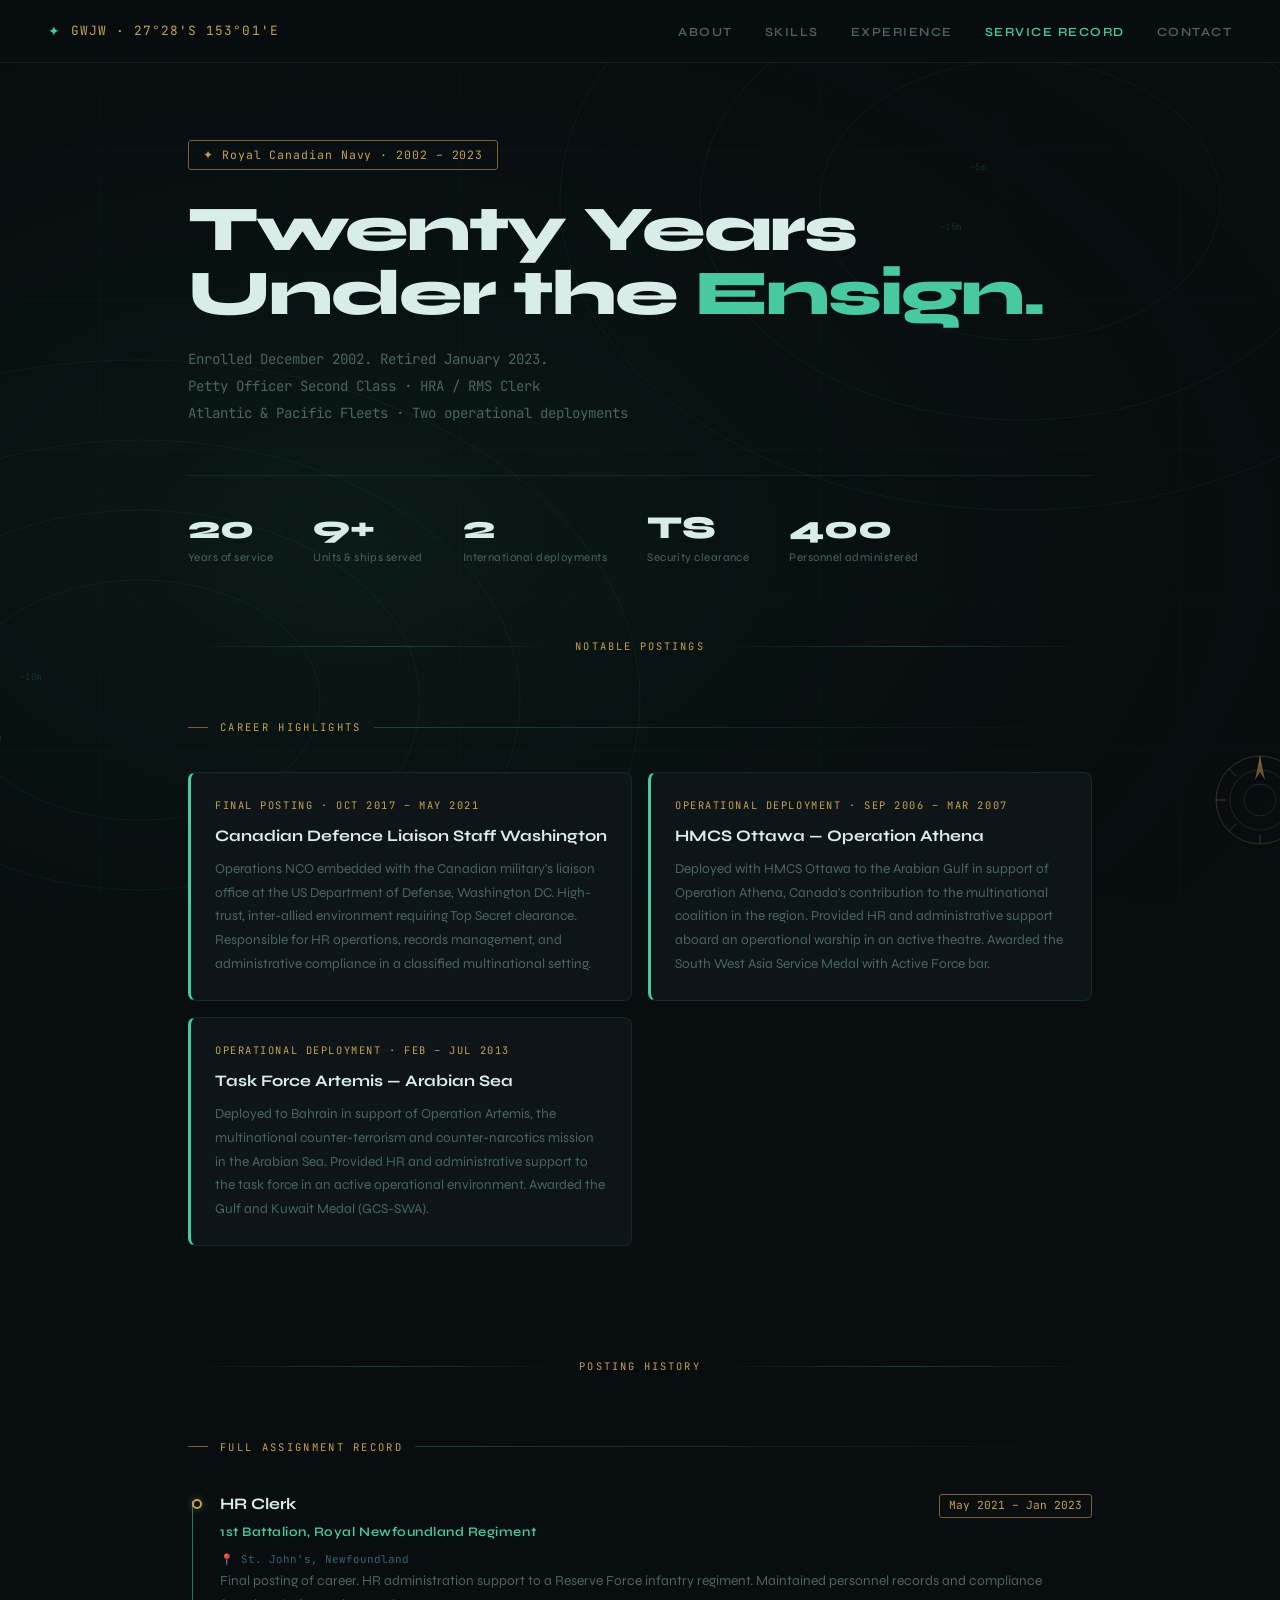
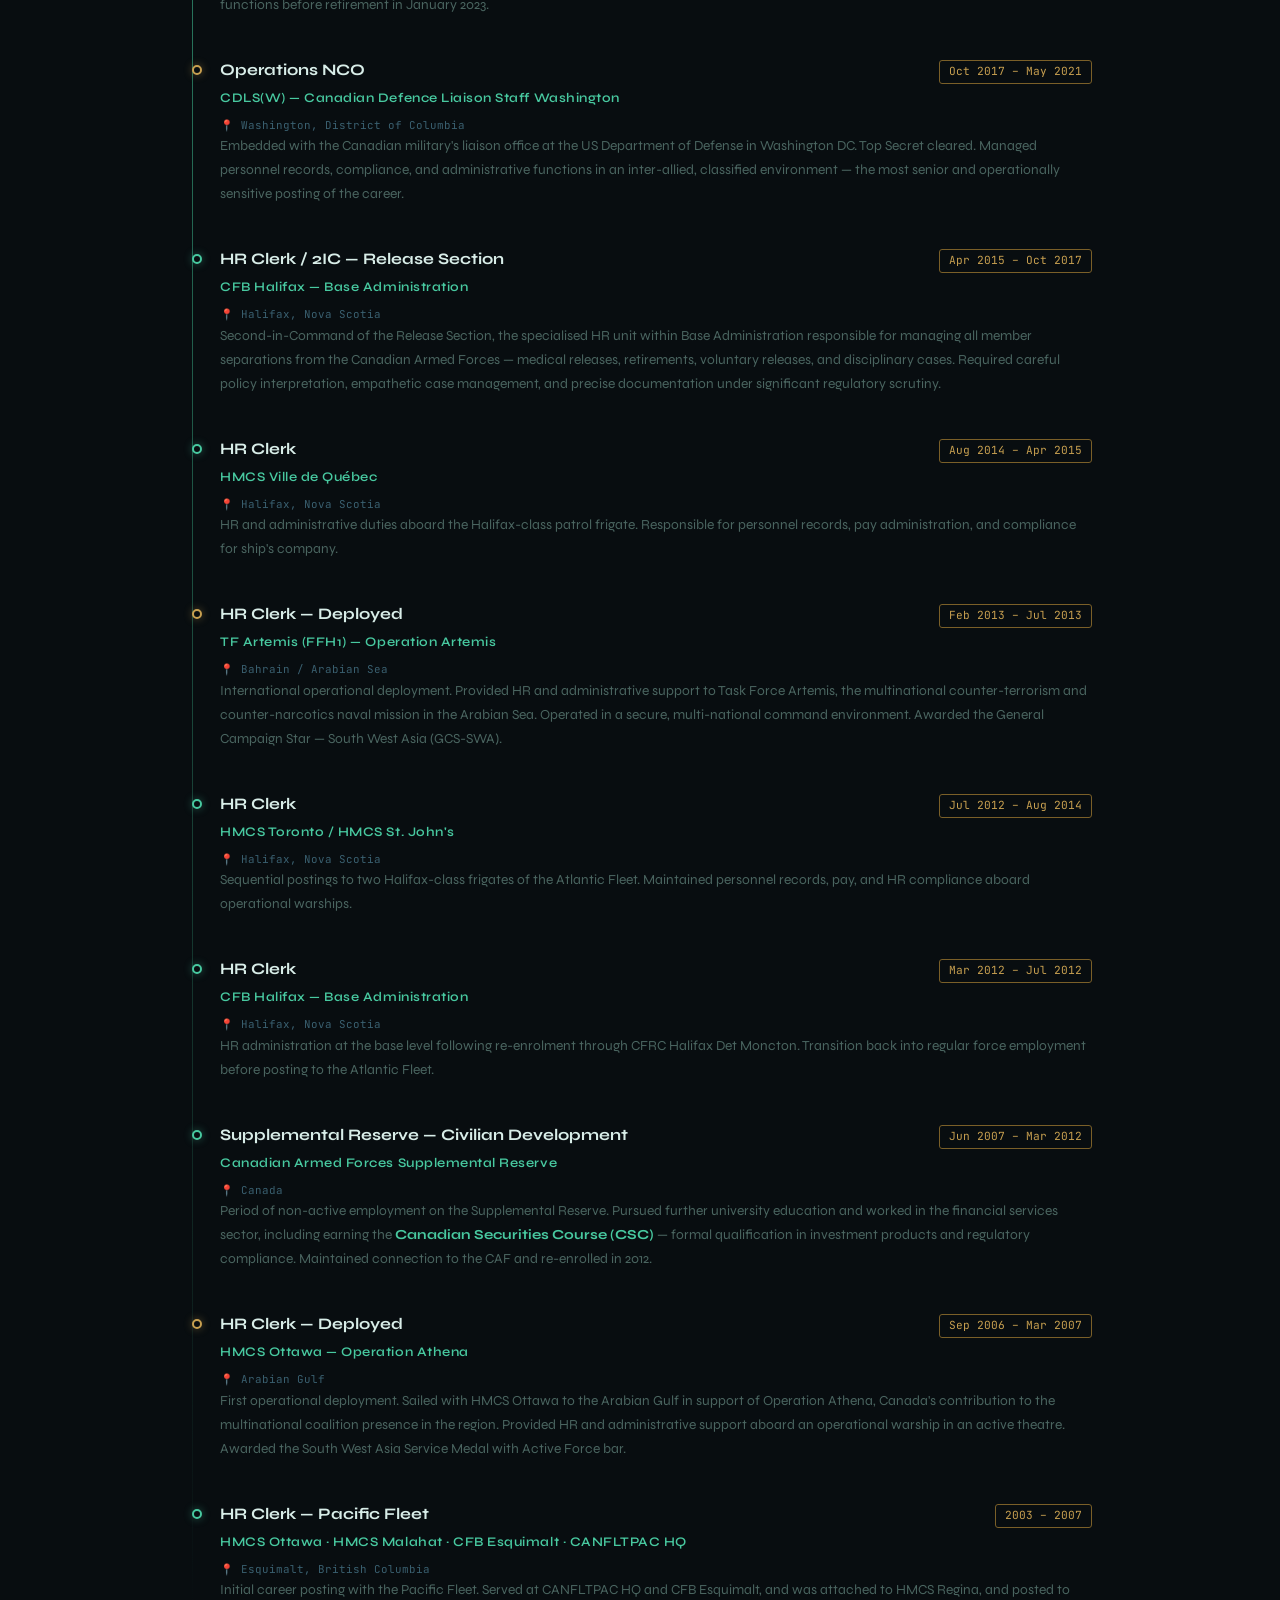
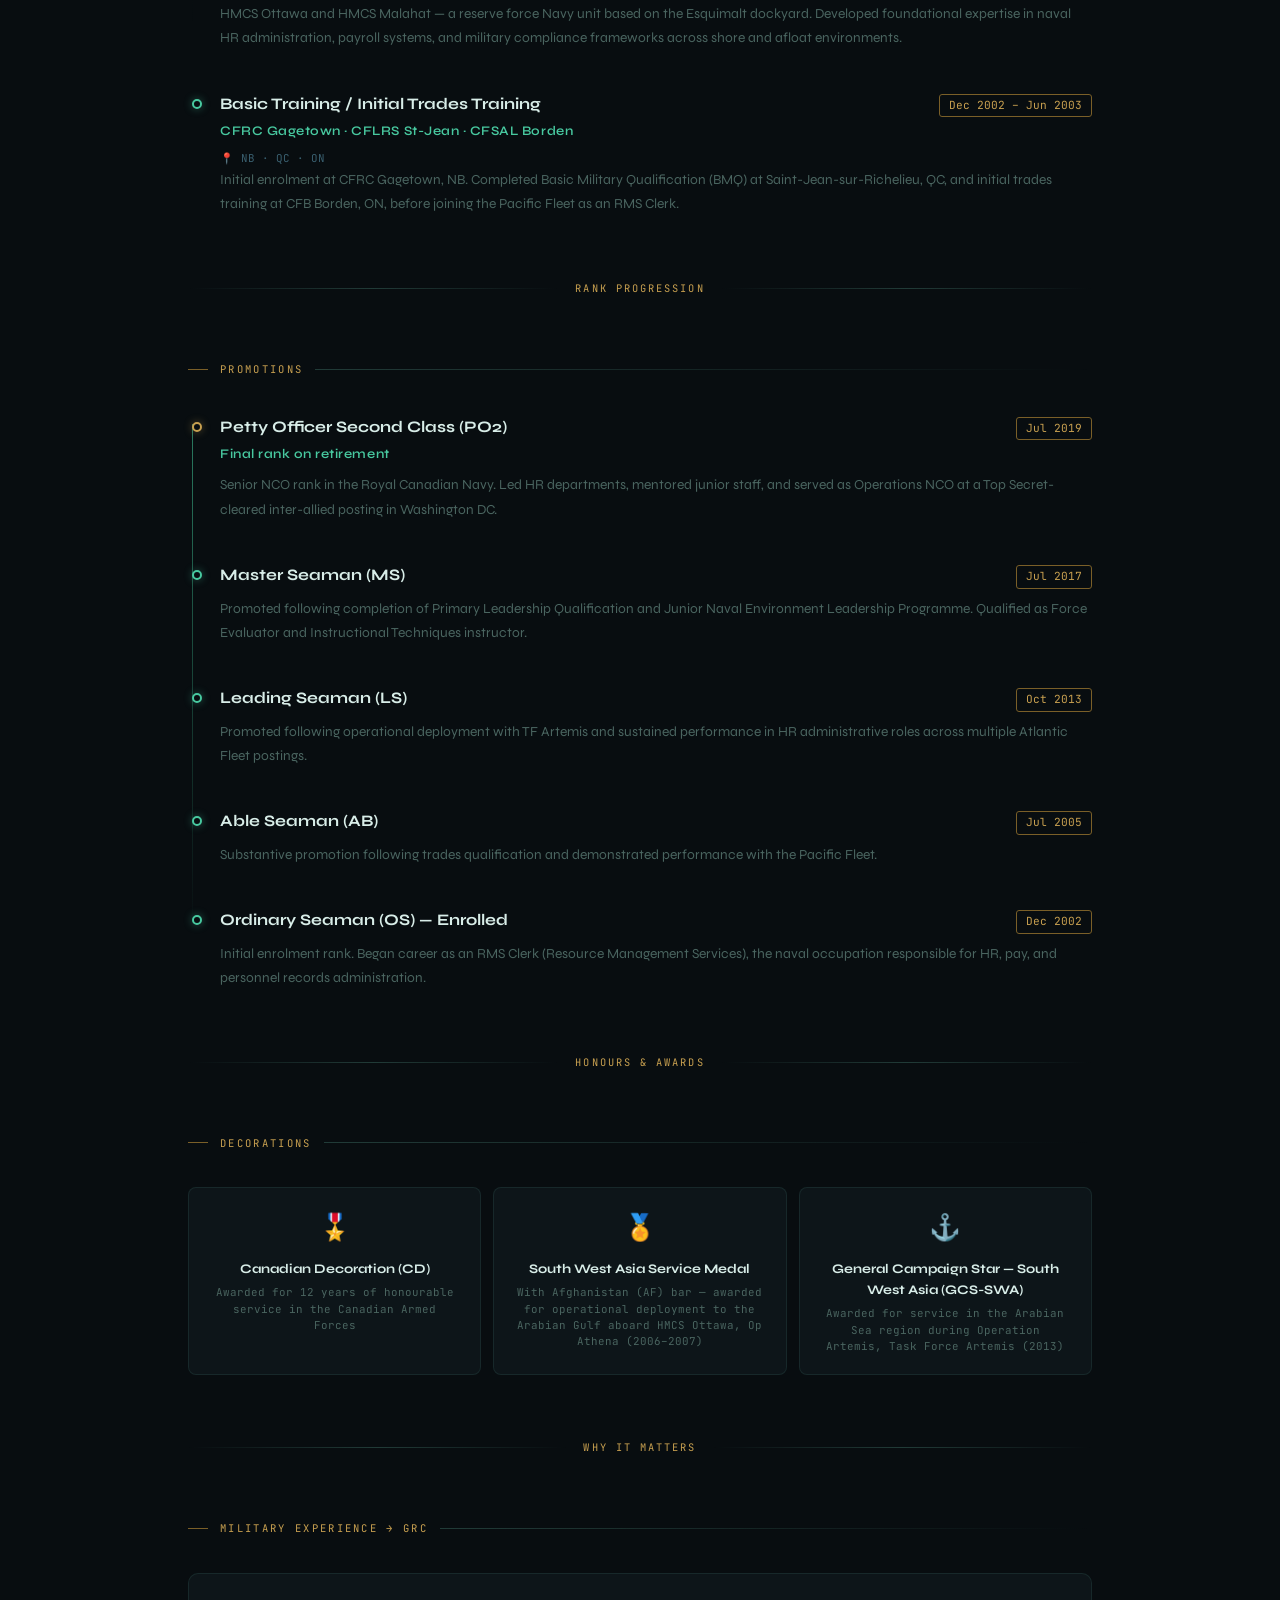
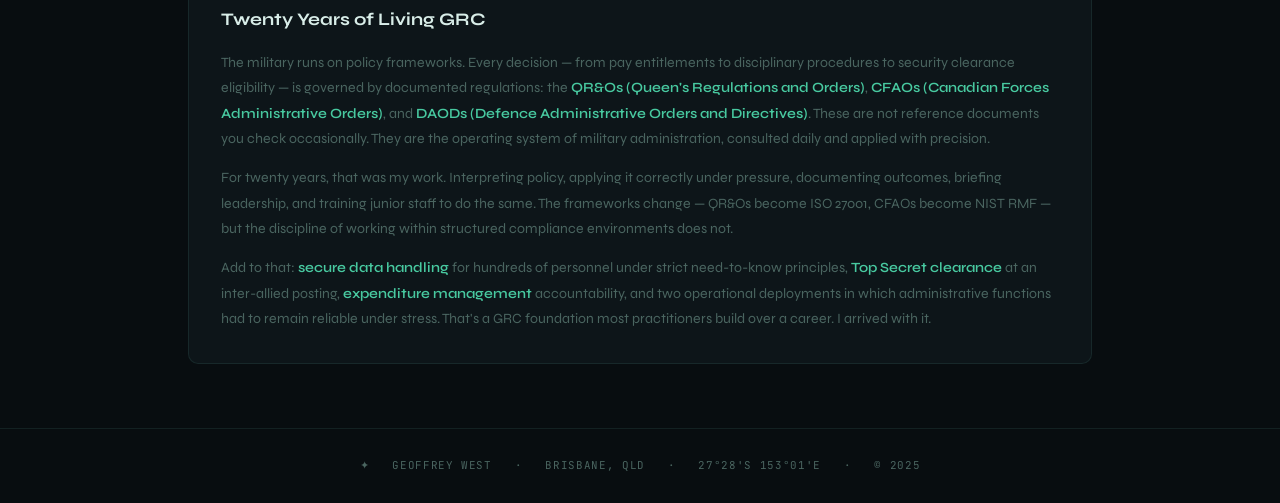
==== military.html @ 189f1b56 "Add files via upload" ====
<!DOCTYPE html>
<html lang="en">
<head>
  <meta charset="UTF-8" />
  <meta name="viewport" content="width=device-width, initial-scale=1.0" />
  <title>Geoffrey West — Service Record</title>
  <link href="https://fonts.googleapis.com/css2?family=Syne:wght@400;600;700;800&family=JetBrains+Mono:wght@300;400;500&display=swap" rel="stylesheet" />
  <style>
    :root {
      --bg:         #080d10;
      --surface:    #0d1519;
      --surface2:   #111c21;
      --border:     rgba(100,180,160,0.12);
      --border-bright: rgba(100,180,160,0.28);
      --text:       #c8d8d0;
      --muted:      #4a6560;
      --green:      #48c9a0;
      --green-dim:  #2a7a60;
      --amber:      #c8a050;
      --amber-dim:  #7a5f28;
      --blue-gray:  #3a6070;
    }

    *, *::before, *::after { box-sizing: border-box; margin: 0; padding: 0; }
    html { scroll-behavior: smooth; }

    body {
      font-family: 'Syne', sans-serif;
      background: var(--bg);
      color: var(--text);
      line-height: 1.6;
      min-height: 100vh;
      overflow-x: hidden;
    }

    /* ── NAUTICAL CHART BACKGROUND ── */
    .chart-bg {
      position: fixed;
      inset: 0;
      z-index: 0;
      pointer-events: none;
      overflow: hidden;
    }
    .chart-bg svg {
      position: absolute;
      inset: 0;
      width: 100%; height: 100%;
    }

    /* ── NAV ── */
    nav {
      position: fixed;
      top: 0; left: 0; right: 0;
      z-index: 100;
      display: flex;
      justify-content: space-between;
      align-items: center;
      padding: 18px 48px;
      background: rgba(8,13,16,0.85);
      backdrop-filter: blur(14px);
      border-bottom: 1px solid var(--border);
    }

    .nav-logo {
      font-family: 'JetBrains Mono', monospace;
      font-size: 0.8rem;
      color: var(--amber);
      letter-spacing: 0.08em;
      display: flex;
      align-items: center;
      gap: 10px;
      text-decoration: none;
    }
    .nav-logo::before {
      content: '✦';
      color: var(--green);
      font-size: 0.9rem;
    }

    .nav-links { display: flex; gap: 32px; list-style: none; }
    .nav-links a {
      font-size: 0.78rem;
      font-weight: 600;
      letter-spacing: 0.12em;
      text-transform: uppercase;
      color: var(--muted);
      text-decoration: none;
      transition: color 0.2s;
    }
    .nav-links a:hover, .nav-links a.active { color: var(--green); }

    @media (max-width: 680px) {
      nav { padding: 14px 20px; }
      .nav-links { gap: 16px; }
    }

    /* ── PAGE HEADER ── */
    .page-header {
      position: relative;
      z-index: 1;
      padding: 140px 48px 72px;
      max-width: 1000px;
      margin: 0 auto;
    }

    .page-header-tag {
      display: inline-flex;
      align-items: center;
      gap: 8px;
      font-family: 'JetBrains Mono', monospace;
      font-size: 0.72rem;
      color: var(--amber);
      border: 1px solid var(--amber-dim);
      border-radius: 3px;
      padding: 5px 14px;
      margin-bottom: 28px;
      letter-spacing: 0.08em;
    }

    .page-header h1 {
      font-size: clamp(2.4rem, 5vw, 4rem);
      font-weight: 800;
      line-height: 1;
      letter-spacing: -0.03em;
      color: #d8ede8;
      margin-bottom: 20px;
    }

    .page-header h1 .mark { color: var(--green); }

    .page-header p {
      font-family: 'JetBrains Mono', monospace;
      font-size: 0.88rem;
      color: var(--muted);
      line-height: 1.9;
      max-width: 600px;
    }

    .service-stats {
      display: flex;
      gap: 40px;
      flex-wrap: wrap;
      margin-top: 48px;
      padding-top: 36px;
      border-top: 1px solid var(--border);
    }

    .stat-num {
      font-size: 2rem; font-weight: 800;
      color: #d8ede8; line-height: 1;
    }
    .stat-label {
      font-size: 0.72rem; color: var(--muted);
      margin-top: 4px; letter-spacing: 0.04em;
    }

    /* ── SECTIONS ── */
    section {
      position: relative;
      z-index: 1;
      max-width: 1000px;
      margin: 0 auto;
      padding: 64px 48px;
    }

    @media (max-width: 680px) {
      .page-header { padding: 120px 20px 56px; }
      section { padding: 48px 20px; }
      .chart-divider { padding: 0 20px; }
    }

    .section-label {
      font-family: 'JetBrains Mono', monospace;
      font-size: 0.66rem;
      letter-spacing: 0.22em;
      text-transform: uppercase;
      color: var(--amber);
      margin-bottom: 36px;
      display: flex;
      align-items: center;
      gap: 12px;
    }
    .section-label::before {
      content: '';
      display: inline-block;
      width: 20px; height: 1px;
      background: var(--amber-dim);
    }
    .section-label::after {
      content: '';
      flex: 1;
      height: 1px;
      background: linear-gradient(to right, var(--border-bright), transparent);
    }

    /* ── CHART DIVIDER ── */
    .chart-divider {
      position: relative;
      z-index: 1;
      max-width: 1000px;
      margin: 0 auto;
      padding: 0 48px;
      display: flex;
      align-items: center;
      gap: 16px;
    }
    .chart-divider::before, .chart-divider::after {
      content: '';
      flex: 1;
      height: 1px;
      background: linear-gradient(to right, transparent, var(--border-bright), transparent);
    }
    .chart-divider-label {
      font-family: 'JetBrains Mono', monospace;
      font-size: 0.65rem;
      letter-spacing: 0.2em;
      color: var(--amber);
      text-transform: uppercase;
      white-space: nowrap;
    }

    /* ── HIGHLIGHT CARDS ── */
    .highlight-grid {
      display: grid;
      grid-template-columns: 1fr 1fr;
      gap: 16px;
      margin-bottom: 48px;
    }

    @media (max-width: 680px) { .highlight-grid { grid-template-columns: 1fr; } }

    .highlight-card {
      background: var(--surface);
      border: 1px solid var(--border);
      border-left: 3px solid var(--green);
      border-radius: 8px;
      padding: 24px;
      transition: border-color 0.2s, transform 0.2s;
    }
    .highlight-card:hover {
      border-color: var(--border-bright);
      border-left-color: var(--green);
      transform: translateY(-2px);
    }
    .highlight-card-title {
      font-family: 'JetBrains Mono', monospace;
      font-size: 0.65rem;
      letter-spacing: 0.15em;
      text-transform: uppercase;
      color: var(--amber);
      margin-bottom: 10px;
    }
    .highlight-card h3 {
      font-size: 1rem;
      font-weight: 700;
      color: #d8ede8;
      margin-bottom: 8px;
    }
    .highlight-card p {
      font-size: 0.85rem;
      color: var(--muted);
      line-height: 1.75;
    }

    /* ── TIMELINE ── */
    .timeline { position: relative; padding-left: 32px; }
    .timeline::before {
      content: '';
      position: absolute;
      left: 4px; top: 10px; bottom: 0;
      width: 1px;
      background: linear-gradient(to bottom, var(--green-dim), transparent 90%);
    }

    .t-item { position: relative; padding-bottom: 40px; }
    .t-item:last-child { padding-bottom: 0; }

    .t-dot {
      position: absolute;
      left: -28px; top: 8px;
      width: 10px; height: 10px;
      border-radius: 50%;
      background: var(--bg);
      border: 2px solid var(--green);
      box-shadow: 0 0 8px rgba(72,201,160,0.4);
    }

    .t-dot.amber {
      border-color: var(--amber);
      box-shadow: 0 0 8px rgba(200,160,80,0.4);
    }

    .t-header {
      display: flex;
      justify-content: space-between;
      align-items: baseline;
      flex-wrap: wrap;
      gap: 8px;
    }

    .t-role { font-size: 1rem; font-weight: 700; color: #d8ede8; }

    .t-date {
      font-family: 'JetBrains Mono', monospace;
      font-size: 0.7rem; color: var(--amber);
      border: 1px solid var(--amber-dim);
      border-radius: 3px; padding: 2px 9px;
      white-space: nowrap;
    }

    .t-org { font-size: 0.82rem; color: var(--green); font-weight: 600; margin: 4px 0 8px; letter-spacing: 0.04em; }
    .t-desc { font-size: 0.86rem; color: var(--muted); line-height: 1.75; }
    .t-location {
      font-family: 'JetBrains Mono', monospace;
      font-size: 0.68rem;
      color: var(--blue-gray);
      margin-top: 4px;
    }

    /* ── AWARDS ── */
    .awards-grid {
      display: grid;
      grid-template-columns: repeat(3, 1fr);
      gap: 12px;
    }
    @media (max-width: 680px) { .awards-grid { grid-template-columns: 1fr 1fr; } }

    .award-card {
      background: var(--surface);
      border: 1px solid var(--border);
      border-radius: 8px;
      padding: 20px;
      text-align: center;
      transition: border-color 0.2s, transform 0.2s;
    }
    .award-card:hover { border-color: var(--border-bright); transform: translateY(-2px); }

    .award-icon {
      font-size: 1.6rem;
      margin-bottom: 10px;
    }
    .award-name {
      font-size: 0.82rem;
      font-weight: 700;
      color: #d8ede8;
      margin-bottom: 4px;
    }
    .award-meta {
      font-family: 'JetBrains Mono', monospace;
      font-size: 0.68rem;
      color: var(--muted);
      line-height: 1.5;
    }

    /* ── GRC BRIDGE ── */
    .grc-bridge {
      background: var(--surface);
      border: 1px solid var(--border);
      border-radius: 10px;
      padding: 32px;
    }
    .grc-bridge h3 {
      font-size: 1.1rem;
      font-weight: 700;
      color: #d8ede8;
      margin-bottom: 16px;
    }
    .grc-bridge p {
      font-size: 0.88rem;
      color: var(--muted);
      line-height: 1.8;
      margin-bottom: 14px;
    }
    .grc-bridge p:last-child { margin-bottom: 0; }
    .grc-bridge strong { color: var(--green); font-weight: 600; }

    /* ── ANIMATIONS ── */
    @keyframes fadeUp {
      from { opacity: 0; transform: translateY(18px); }
      to   { opacity: 1; transform: translateY(0); }
    }
    .reveal {
      opacity: 0; transform: translateY(18px);
      transition: opacity 0.65s ease, transform 0.65s ease;
    }
    .reveal.visible { opacity: 1; transform: none; }

    /* ── FOOTER ── */
    footer {
      position: relative; z-index: 1;
      text-align: center;
      padding: 28px 24px;
      border-top: 1px solid var(--border);
      font-family: 'JetBrains Mono', monospace;
      font-size: 0.68rem;
      color: var(--muted);
      letter-spacing: 0.06em;
    }
  </style>
</head>
<body>

<!-- ── BACKGROUND ── -->
<div class="chart-bg">
  <svg viewBox="0 0 1440 900" preserveAspectRatio="xMidYMid slice" xmlns="http://www.w3.org/2000/svg">
    <defs>
      <radialGradient id="depthGrad" cx="30%" cy="60%" r="70%">
        <stop offset="0%"   stop-color="#0d2a22" stop-opacity="0.5"/>
        <stop offset="100%" stop-color="#080d10" stop-opacity="0"/>
      </radialGradient>
    </defs>
    <rect width="1440" height="900" fill="url(#depthGrad)"/>
    <g fill="none" stroke="rgba(72,201,160,0.07)" stroke-width="1">
      <ellipse cx="220" cy="700" rx="180" ry="120"/>
      <ellipse cx="220" cy="700" rx="280" ry="190"/>
      <ellipse cx="220" cy="700" rx="380" ry="260"/>
      <ellipse cx="220" cy="700" rx="500" ry="340"/>
      <ellipse cx="1100" cy="200" rx="200" ry="140"/>
      <ellipse cx="1100" cy="200" rx="320" ry="220"/>
      <ellipse cx="1100" cy="200" rx="460" ry="310"/>
    </g>
    <g stroke="rgba(72,201,160,0.055)" stroke-width="0.7">
      <line x1="0" y1="150" x2="1440" y2="150"/>
      <line x1="0" y1="300" x2="1440" y2="300"/>
      <line x1="0" y1="450" x2="1440" y2="450"/>
      <line x1="0" y1="600" x2="1440" y2="600"/>
      <line x1="0" y1="750" x2="1440" y2="750"/>
      <line x1="180"  y1="0" x2="180"  y2="900"/>
      <line x1="360"  y1="0" x2="360"  y2="900"/>
      <line x1="540"  y1="0" x2="540"  y2="900"/>
      <line x1="720"  y1="0" x2="720"  y2="900"/>
      <line x1="900"  y1="0" x2="900"  y2="900"/>
      <line x1="1080" y1="0" x2="1080" y2="900"/>
      <line x1="1260" y1="0" x2="1260" y2="900"/>
    </g>
    <g stroke="rgba(200,160,80,0.2)" stroke-width="1">
      <line x1="180"  y1="0" x2="180"  y2="12"/>
      <line x1="360"  y1="0" x2="360"  y2="12"/>
      <line x1="540"  y1="0" x2="540"  y2="12"/>
      <line x1="720"  y1="0" x2="720"  y2="12"/>
      <line x1="900"  y1="0" x2="900"  y2="12"/>
      <line x1="1080" y1="0" x2="1080" y2="12"/>
      <line x1="1260" y1="0" x2="1260" y2="12"/>
      <line x1="0" y1="150" x2="12" y2="150"/>
      <line x1="0" y1="300" x2="12" y2="300"/>
      <line x1="0" y1="450" x2="12" y2="450"/>
      <line x1="0" y1="600" x2="12" y2="600"/>
      <line x1="0" y1="750" x2="12" y2="750"/>
    </g>
    <g transform="translate(1340, 800)" stroke="rgba(200,160,80,0.3)" fill="none">
      <circle cx="0" cy="0" r="44" stroke-width="0.8"/>
      <circle cx="0" cy="0" r="30" stroke-width="0.5"/>
      <circle cx="0" cy="0" r="16" stroke-width="0.5"/>
      <line x1="0" y1="-44" x2="0" y2="-34" stroke-width="1.5"/>
      <line x1="0" y1="34"  x2="0" y2="44"  stroke-width="1"/>
      <line x1="-44" y1="0" x2="-34" y2="0" stroke-width="1"/>
      <line x1="34"  y1="0" x2="44"  y2="0" stroke-width="1"/>
      <line x1="31"  y1="-31" x2="24" y2="-24" stroke-width="0.7"/>
      <line x1="-31" y1="-31" x2="-24" y2="-24" stroke-width="0.7"/>
      <line x1="31"  y1="31"  x2="24" y2="24"  stroke-width="0.7"/>
      <line x1="-31" y1="31"  x2="-24" y2="24"  stroke-width="0.7"/>
      <polygon points="0,-44 -5,-20 0,-28 5,-20" fill="rgba(200,160,80,0.5)" stroke="none"/>
    </g>
    <g font-family="'JetBrains Mono', monospace" font-size="9" fill="rgba(72,201,160,0.18)" letter-spacing="0.05em">
      <text x="100" y="680">—10m</text>
      <text x="60"  y="740">—20m</text>
      <text x="20"  y="800">—30m</text>
      <text x="1050" y="170">—5m</text>
      <text x="1020" y="230">—15m</text>
    </g>
  </svg>
</div>

<!-- ── NAV ── -->
<nav>
  <a class="nav-logo" href="index.html">GWJW · 27°28'S 153°01'E</a>
  <ul class="nav-links">
    <li><a href="index.html#about">About</a></li>
    <li><a href="index.html#skills">Skills</a></li>
    <li><a href="index.html#experience">Experience</a></li>
    <li><a href="military.html" class="active">Service Record</a></li>
    <li><a href="index.html#contact">Contact</a></li>
  </ul>
</nav>

<!-- ── PAGE HEADER ── -->
<div class="page-header">
  <div class="page-header-tag">✦ Royal Canadian Navy · 2002 – 2023</div>
  <h1>Twenty Years<br>Under the <span class="mark">Ensign.</span></h1>
  <p>
    Enrolled December 2002. Retired January 2023.<br>
    Petty Officer Second Class · HRA / RMS Clerk<br>
    Atlantic &amp; Pacific Fleets · Two operational deployments
  </p>
  <div class="service-stats">
    <div>
      <div class="stat-num">20</div>
      <div class="stat-label">Years of service</div>
    </div>
    <div>
      <div class="stat-num">9+</div>
      <div class="stat-label">Units &amp; ships served</div>
    </div>
    <div>
      <div class="stat-num">2</div>
      <div class="stat-label">International deployments</div>
    </div>
    <div>
      <div class="stat-num">TS</div>
      <div class="stat-label">Security clearance</div>
    </div>
    <div>
      <div class="stat-num">400</div>
      <div class="stat-label">Personnel administered</div>
    </div>
  </div>
</div>

<!-- ── KEY POSTINGS ── -->
<div class="chart-divider"><span class="chart-divider-label">Notable Postings</span></div>

<section>
  <div class="section-label reveal">Career Highlights</div>
  <div class="highlight-grid">
    <div class="highlight-card reveal">
      <div class="highlight-card-title">Final Posting · Oct 2017 – May 2021</div>
      <h3>Canadian Defence Liaison Staff Washington</h3>
      <p>Operations NCO embedded with the Canadian military's liaison office at the US Department of Defense, Washington DC. High-trust, inter-allied environment requiring Top Secret clearance. Responsible for HR operations, records management, and administrative compliance in a classified multinational setting.</p>
    </div>
    <div class="highlight-card reveal">
      <div class="highlight-card-title">Operational Deployment · Sep 2006 – Mar 2007</div>
      <h3>HMCS Ottawa — Operation Athena</h3>
      <p>Deployed with HMCS Ottawa to the Arabian Gulf in support of Operation Athena, Canada's contribution to the multinational coalition in the region. Provided HR and administrative support aboard an operational warship in an active theatre. Awarded the South West Asia Service Medal with Active Force bar.</p>
    </div>
    <div class="highlight-card reveal">
      <div class="highlight-card-title">Operational Deployment · Feb – Jul 2013</div>
      <h3>Task Force Artemis — Arabian Sea</h3>
      <p>Deployed to Bahrain in support of Operation Artemis, the multinational counter-terrorism and counter-narcotics mission in the Arabian Sea. Provided HR and administrative support to the task force in an active operational environment. Awarded the Gulf and Kuwait Medal (GCS-SWA).</p>
    </div>
  </div>
</section>

<!-- ── POSTING HISTORY ── -->
<div class="chart-divider"><span class="chart-divider-label">Posting History</span></div>

<section>
  <div class="section-label reveal">Full Assignment Record</div>
  <div class="timeline">

    <div class="t-item reveal">
      <div class="t-dot amber"></div>
      <div class="t-header">
        <div class="t-role">HR Clerk</div>
        <div class="t-date">May 2021 – Jan 2023</div>
      </div>
      <div class="t-org">1st Battalion, Royal Newfoundland Regiment</div>
      <div class="t-location">📍 St. John's, Newfoundland</div>
      <div class="t-desc">Final posting of career. HR administration support to a Reserve Force infantry regiment. Maintained personnel records and compliance functions before retirement in January 2023.</div>
    </div>

    <div class="t-item reveal">
      <div class="t-dot amber"></div>
      <div class="t-header">
        <div class="t-role">Operations NCO</div>
        <div class="t-date">Oct 2017 – May 2021</div>
      </div>
      <div class="t-org">CDLS(W) — Canadian Defence Liaison Staff Washington</div>
      <div class="t-location">📍 Washington, District of Columbia</div>
      <div class="t-desc">Embedded with the Canadian military's liaison office at the US Department of Defense in Washington DC. Top Secret cleared. Managed personnel records, compliance, and administrative functions in an inter-allied, classified environment — the most senior and operationally sensitive posting of the career.</div>
    </div>

    <div class="t-item reveal">
      <div class="t-dot"></div>
      <div class="t-header">
        <div class="t-role">HR Clerk / 2IC — Release Section</div>
        <div class="t-date">Apr 2015 – Oct 2017</div>
      </div>
      <div class="t-org">CFB Halifax — Base Administration</div>
      <div class="t-location">📍 Halifax, Nova Scotia</div>
      <div class="t-desc">Second-in-Command of the Release Section, the specialised HR unit within Base Administration responsible for managing all member separations from the Canadian Armed Forces — medical releases, retirements, voluntary releases, and disciplinary cases. Required careful policy interpretation, empathetic case management, and precise documentation under significant regulatory scrutiny.</div>
    </div>

    <div class="t-item reveal">
      <div class="t-dot"></div>
      <div class="t-header">
        <div class="t-role">HR Clerk</div>
        <div class="t-date">Aug 2014 – Apr 2015</div>
      </div>
      <div class="t-org">HMCS Ville de Québec</div>
      <div class="t-location">📍 Halifax, Nova Scotia</div>
      <div class="t-desc">HR and administrative duties aboard the Halifax-class patrol frigate. Responsible for personnel records, pay administration, and compliance for ship's company.</div>
    </div>

    <div class="t-item reveal">
      <div class="t-dot amber"></div>
      <div class="t-header">
        <div class="t-role">HR Clerk — Deployed</div>
        <div class="t-date">Feb 2013 – Jul 2013</div>
      </div>
      <div class="t-org">TF Artemis (FFH1) — Operation Artemis</div>
      <div class="t-location">📍 Bahrain / Arabian Sea</div>
      <div class="t-desc">International operational deployment. Provided HR and administrative support to Task Force Artemis, the multinational counter-terrorism and counter-narcotics naval mission in the Arabian Sea. Operated in a secure, multi-national command environment. Awarded the General Campaign Star — South West Asia (GCS-SWA).</div>
    </div>

    <div class="t-item reveal">
      <div class="t-dot"></div>
      <div class="t-header">
        <div class="t-role">HR Clerk</div>
        <div class="t-date">Jul 2012 – Aug 2014</div>
      </div>
      <div class="t-org">HMCS Toronto / HMCS St. John's</div>
      <div class="t-location">📍 Halifax, Nova Scotia</div>
      <div class="t-desc">Sequential postings to two Halifax-class frigates of the Atlantic Fleet. Maintained personnel records, pay, and HR compliance aboard operational warships.</div>
    </div>

    <div class="t-item reveal">
      <div class="t-dot"></div>
      <div class="t-header">
        <div class="t-role">HR Clerk</div>
        <div class="t-date">Mar 2012 – Jul 2012</div>
      </div>
      <div class="t-org">CFB Halifax — Base Administration</div>
      <div class="t-location">📍 Halifax, Nova Scotia</div>
      <div class="t-desc">HR administration at the base level following re-enrolment through CFRC Halifax Det Moncton. Transition back into regular force employment before posting to the Atlantic Fleet.</div>
    </div>

    <div class="t-item reveal">
      <div class="t-dot"></div>
      <div class="t-header">
        <div class="t-role">Supplemental Reserve — Civilian Development</div>
        <div class="t-date">Jun 2007 – Mar 2012</div>
      </div>
      <div class="t-org">Canadian Armed Forces Supplemental Reserve</div>
      <div class="t-location">📍 Canada</div>
      <div class="t-desc">Period of non-active employment on the Supplemental Reserve. Pursued further university education and worked in the financial services sector, including earning the <strong style="color: var(--green);">Canadian Securities Course (CSC)</strong> — formal qualification in investment products and regulatory compliance. Maintained connection to the CAF and re-enrolled in 2012.</div>
    </div>

    <div class="t-item reveal">
      <div class="t-dot amber"></div>
      <div class="t-header">
        <div class="t-role">HR Clerk — Deployed</div>
        <div class="t-date">Sep 2006 – Mar 2007</div>
      </div>
      <div class="t-org">HMCS Ottawa — Operation Athena</div>
      <div class="t-location">📍 Arabian Gulf</div>
      <div class="t-desc">First operational deployment. Sailed with HMCS Ottawa to the Arabian Gulf in support of Operation Athena, Canada's contribution to the multinational coalition presence in the region. Provided HR and administrative support aboard an operational warship in an active theatre. Awarded the South West Asia Service Medal with Active Force bar.</div>
    </div>

    <div class="t-item reveal">
      <div class="t-dot"></div>
      <div class="t-header">
        <div class="t-role">HR Clerk — Pacific Fleet</div>
        <div class="t-date">2003 – 2007</div>
      </div>
      <div class="t-org">HMCS Ottawa · HMCS Malahat · CFB Esquimalt · CANFLTPAC HQ</div>
      <div class="t-location">📍 Esquimalt, British Columbia</div>
      <div class="t-desc">Initial career posting with the Pacific Fleet. Served at CANFLTPAC HQ and CFB Esquimalt, and was attached to HMCS Regina, and posted to HMCS Ottawa and HMCS Malahat — a reserve force Navy unit based on the Esquimalt dockyard. Developed foundational expertise in naval HR administration, payroll systems, and military compliance frameworks across shore and afloat environments.</div>
    </div>

    <div class="t-item reveal">
      <div class="t-dot"></div>
      <div class="t-header">
        <div class="t-role">Basic Training / Initial Trades Training</div>
        <div class="t-date">Dec 2002 – Jun 2003</div>
      </div>
      <div class="t-org">CFRC Gagetown · CFLRS St-Jean · CFSAL Borden</div>
      <div class="t-location">📍 NB · QC · ON</div>
      <div class="t-desc">Initial enrolment at CFRC Gagetown, NB. Completed Basic Military Qualification (BMQ) at Saint-Jean-sur-Richelieu, QC, and initial trades training at CFB Borden, ON, before joining the Pacific Fleet as an RMS Clerk.</div>
    </div>

  </div>
</section>

<!-- ── RANK HISTORY ── -->
<div class="chart-divider"><span class="chart-divider-label">Rank Progression</span></div>

<section>
  <div class="section-label reveal">Promotions</div>
  <div class="timeline">

    <div class="t-item reveal">
      <div class="t-dot amber"></div>
      <div class="t-header">
        <div class="t-role">Petty Officer Second Class (PO2)</div>
        <div class="t-date">Jul 2019</div>
      </div>
      <div class="t-org">Final rank on retirement</div>
      <div class="t-desc">Senior NCO rank in the Royal Canadian Navy. Led HR departments, mentored junior staff, and served as Operations NCO at a Top Secret-cleared inter-allied posting in Washington DC.</div>
    </div>

    <div class="t-item reveal">
      <div class="t-dot"></div>
      <div class="t-header">
        <div class="t-role">Master Seaman (MS)</div>
        <div class="t-date">Jul 2017</div>
      </div>
      <div class="t-org"></div>
      <div class="t-desc">Promoted following completion of Primary Leadership Qualification and Junior Naval Environment Leadership Programme. Qualified as Force Evaluator and Instructional Techniques instructor.</div>
    </div>

    <div class="t-item reveal">
      <div class="t-dot"></div>
      <div class="t-header">
        <div class="t-role">Leading Seaman (LS)</div>
        <div class="t-date">Oct 2013</div>
      </div>
      <div class="t-org"></div>
      <div class="t-desc">Promoted following operational deployment with TF Artemis and sustained performance in HR administrative roles across multiple Atlantic Fleet postings.</div>
    </div>

    <div class="t-item reveal">
      <div class="t-dot"></div>
      <div class="t-header">
        <div class="t-role">Able Seaman (AB)</div>
        <div class="t-date">Jul 2005</div>
      </div>
      <div class="t-org"></div>
      <div class="t-desc">Substantive promotion following trades qualification and demonstrated performance with the Pacific Fleet.</div>
    </div>

    <div class="t-item reveal">
      <div class="t-dot"></div>
      <div class="t-header">
        <div class="t-role">Ordinary Seaman (OS) — Enrolled</div>
        <div class="t-date">Dec 2002</div>
      </div>
      <div class="t-org"></div>
      <div class="t-desc">Initial enrolment rank. Began career as an RMS Clerk (Resource Management Services), the naval occupation responsible for HR, pay, and personnel records administration.</div>
    </div>

  </div>
</section>

<!-- ── HONOURS ── -->
<div class="chart-divider"><span class="chart-divider-label">Honours &amp; Awards</span></div>

<section>
  <div class="section-label reveal">Decorations</div>
  <div class="awards-grid">
    <div class="award-card reveal">
      <div class="award-icon">🎖️</div>
      <div class="award-name">Canadian Decoration (CD)</div>
      <div class="award-meta">Awarded for 12 years of honourable service in the Canadian Armed Forces</div>
    </div>
    <div class="award-card reveal">
      <div class="award-icon">🏅</div>
      <div class="award-name">South West Asia Service Medal</div>
      <div class="award-meta">With Afghanistan (AF) bar — awarded for operational deployment to the Arabian Gulf aboard HMCS Ottawa, Op Athena (2006–2007)</div>
    </div>
    <div class="award-card reveal">
      <div class="award-icon">⚓</div>
      <div class="award-name">General Campaign Star — South West Asia (GCS-SWA)</div>
      <div class="award-meta">Awarded for service in the Arabian Sea region during Operation Artemis, Task Force Artemis (2013)</div>
    </div>
  </div>
</section>

<!-- ── GRC BRIDGE ── -->
<div class="chart-divider"><span class="chart-divider-label">Why It Matters</span></div>

<section>
  <div class="section-label reveal">Military Experience → GRC</div>
  <div class="grc-bridge reveal">
    <h3>Twenty Years of Living GRC</h3>
    <p>The military runs on policy frameworks. Every decision — from pay entitlements to disciplinary procedures to security clearance eligibility — is governed by documented regulations: the <strong>QR&Os (Queen's Regulations and Orders)</strong>, <strong>CFAOs (Canadian Forces Administrative Orders)</strong>, and <strong>DAODs (Defence Administrative Orders and Directives)</strong>. These are not reference documents you check occasionally. They are the operating system of military administration, consulted daily and applied with precision.</p>
    <p>For twenty years, that was my work. Interpreting policy, applying it correctly under pressure, documenting outcomes, briefing leadership, and training junior staff to do the same. The frameworks change — QR&Os become ISO 27001, CFAOs become NIST RMF — but the discipline of working within structured compliance environments does not.</p>
    <p>Add to that: <strong>secure data handling</strong> for hundreds of personnel under strict need-to-know principles, <strong>Top Secret clearance</strong> at an inter-allied posting, <strong>expenditure management</strong> accountability, and two operational deployments in which administrative functions had to remain reliable under stress. That's a GRC foundation most practitioners build over a career. I arrived with it.</p>
  </div>
</section>

<footer>
  ✦ &nbsp; GEOFFREY WEST &nbsp; · &nbsp; BRISBANE, QLD &nbsp; · &nbsp; 27°28'S 153°01'E &nbsp; · &nbsp; © 2025
</footer>

<script>
const observer = new IntersectionObserver((entries) => {
  entries.forEach((e) => {
    if (e.isIntersecting) {
      e.target.classList.add('visible');
      observer.unobserve(e.target);
    }
  });
}, { threshold: 0.08 });
document.querySelectorAll('.reveal').forEach(el => observer.observe(el));
</script>

</body>
</html>
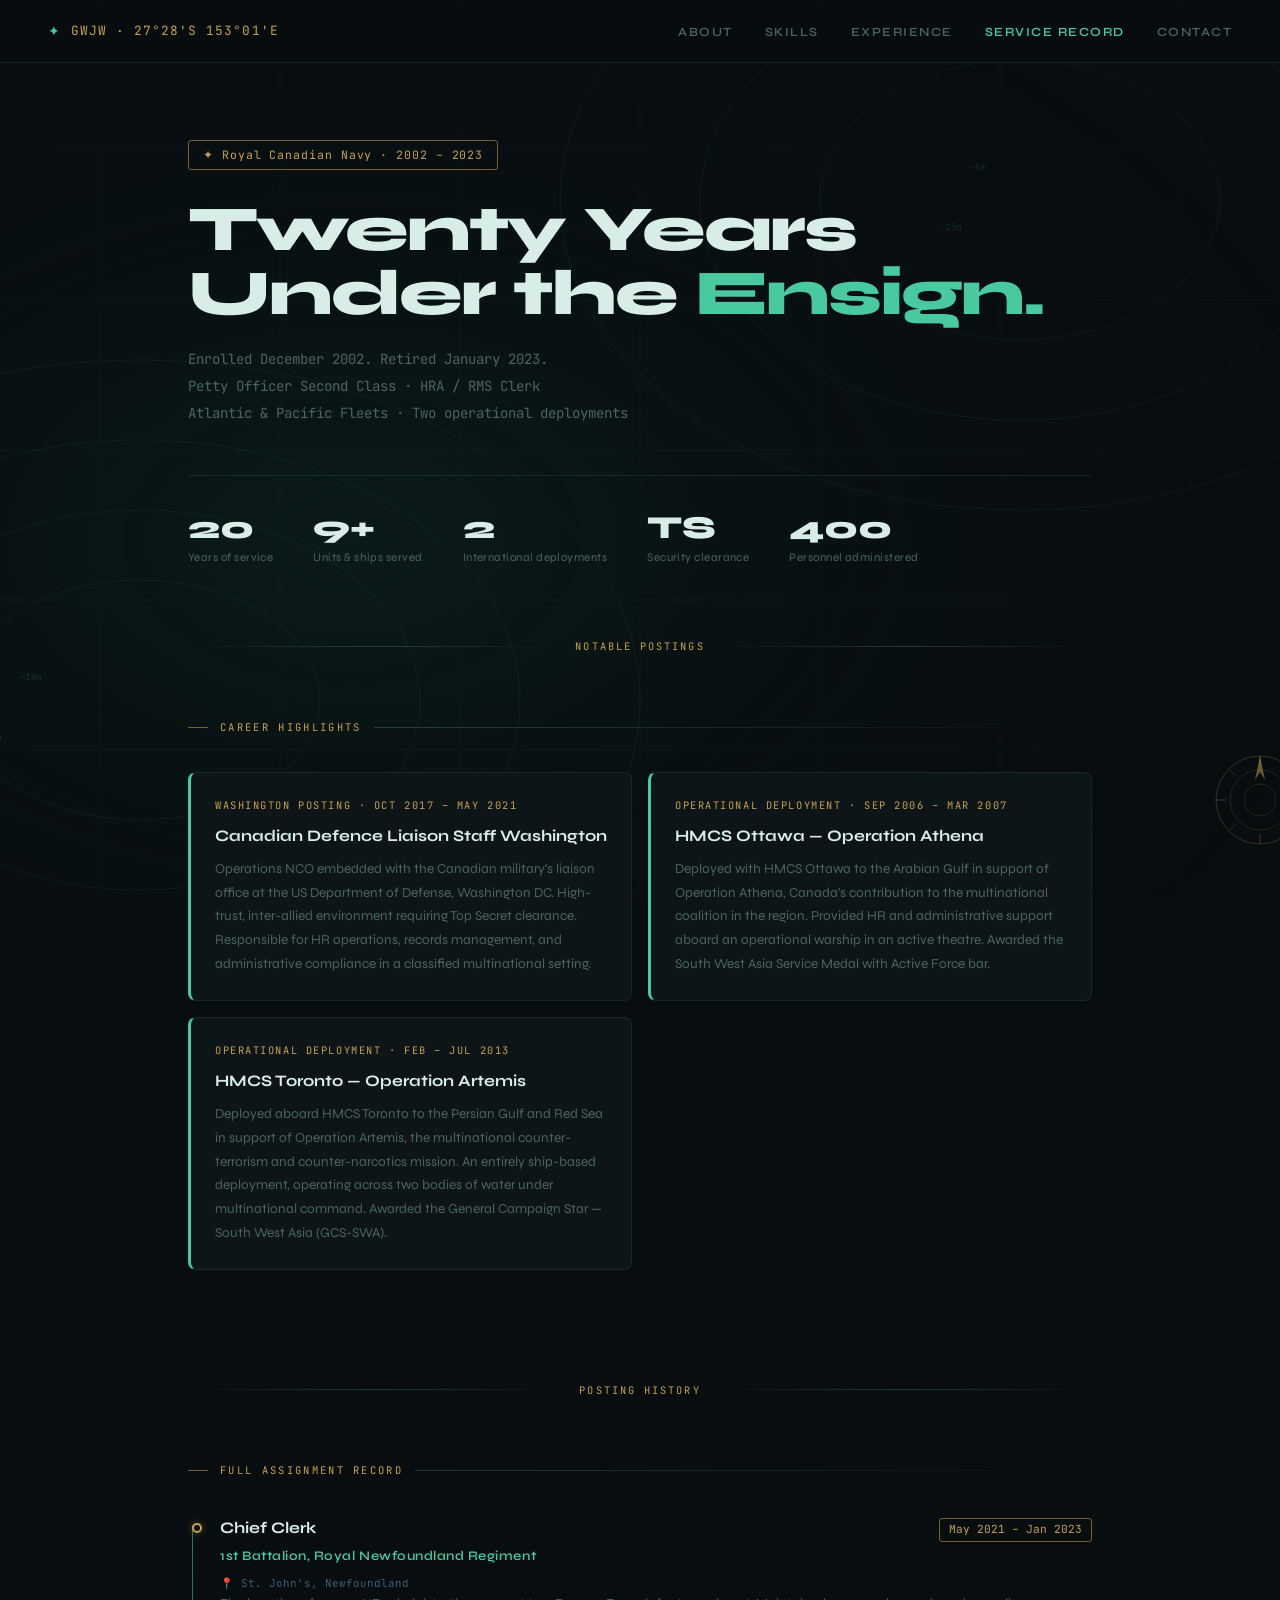
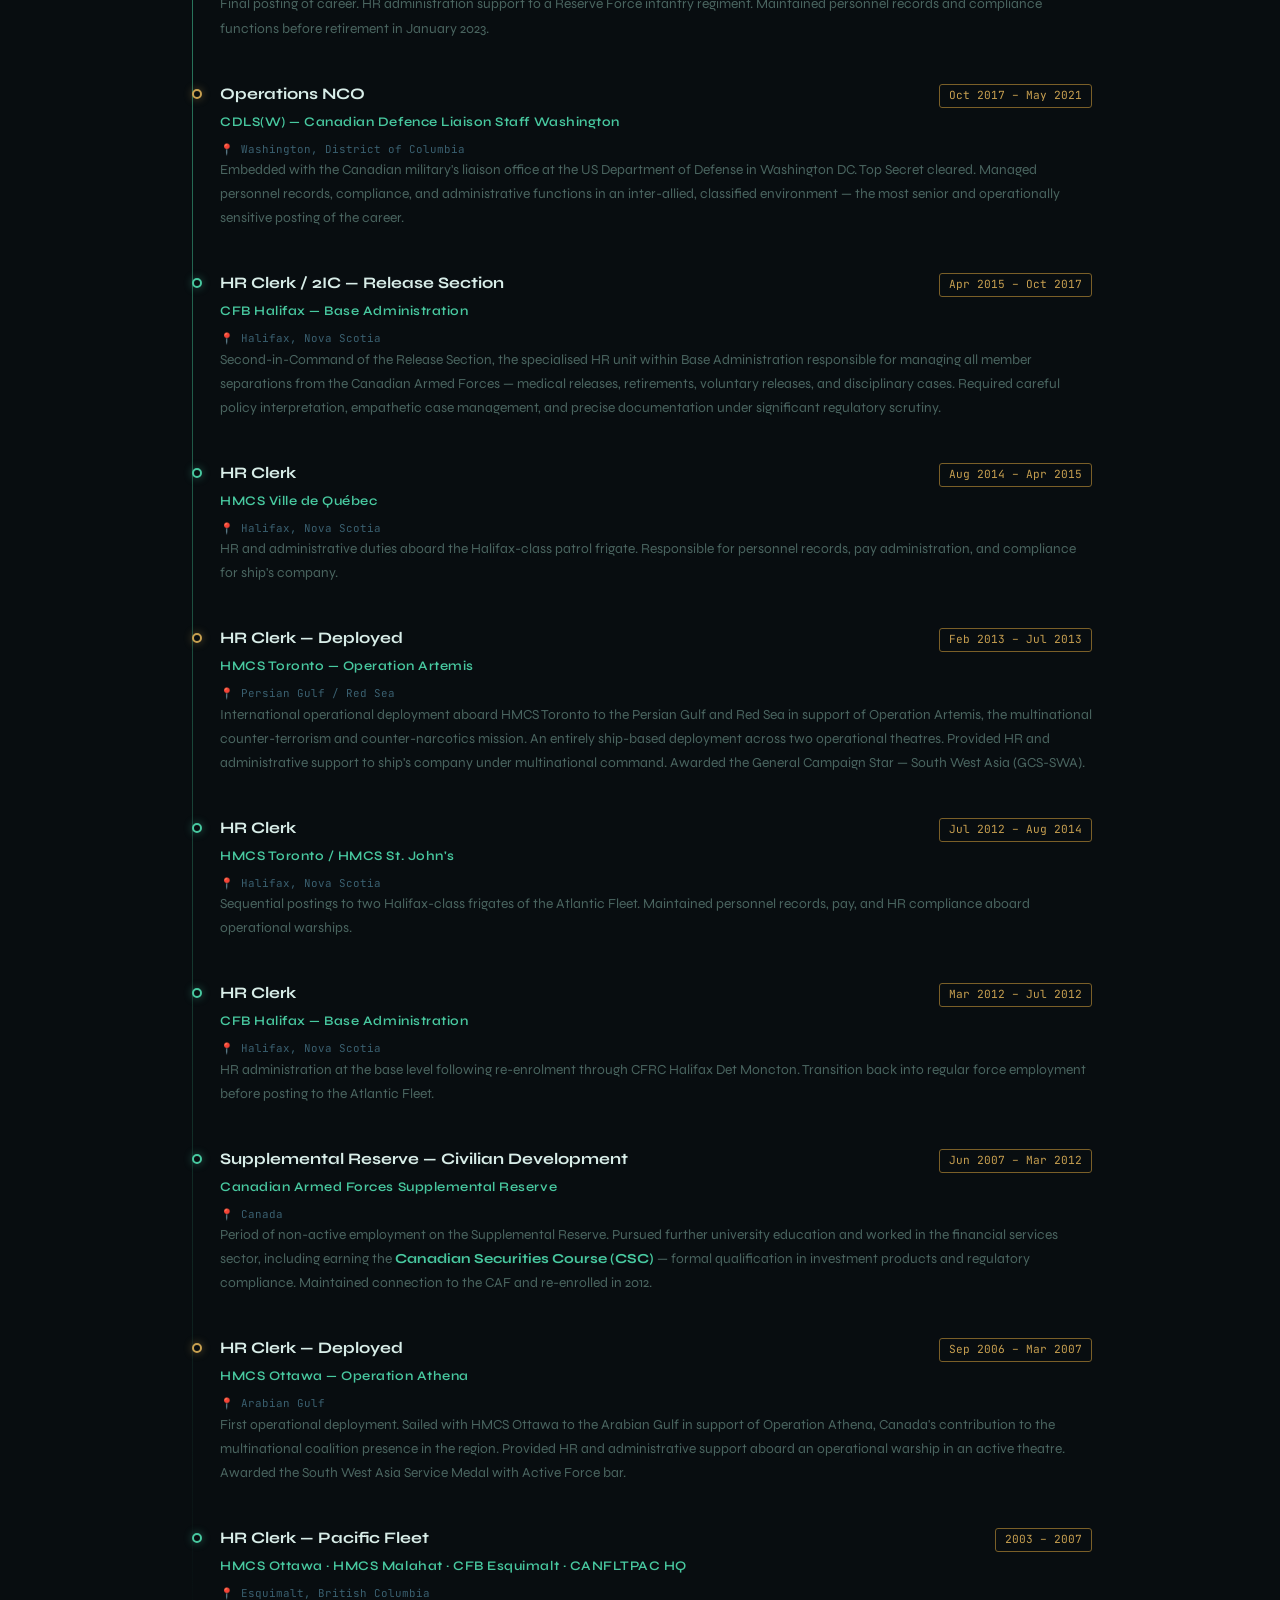
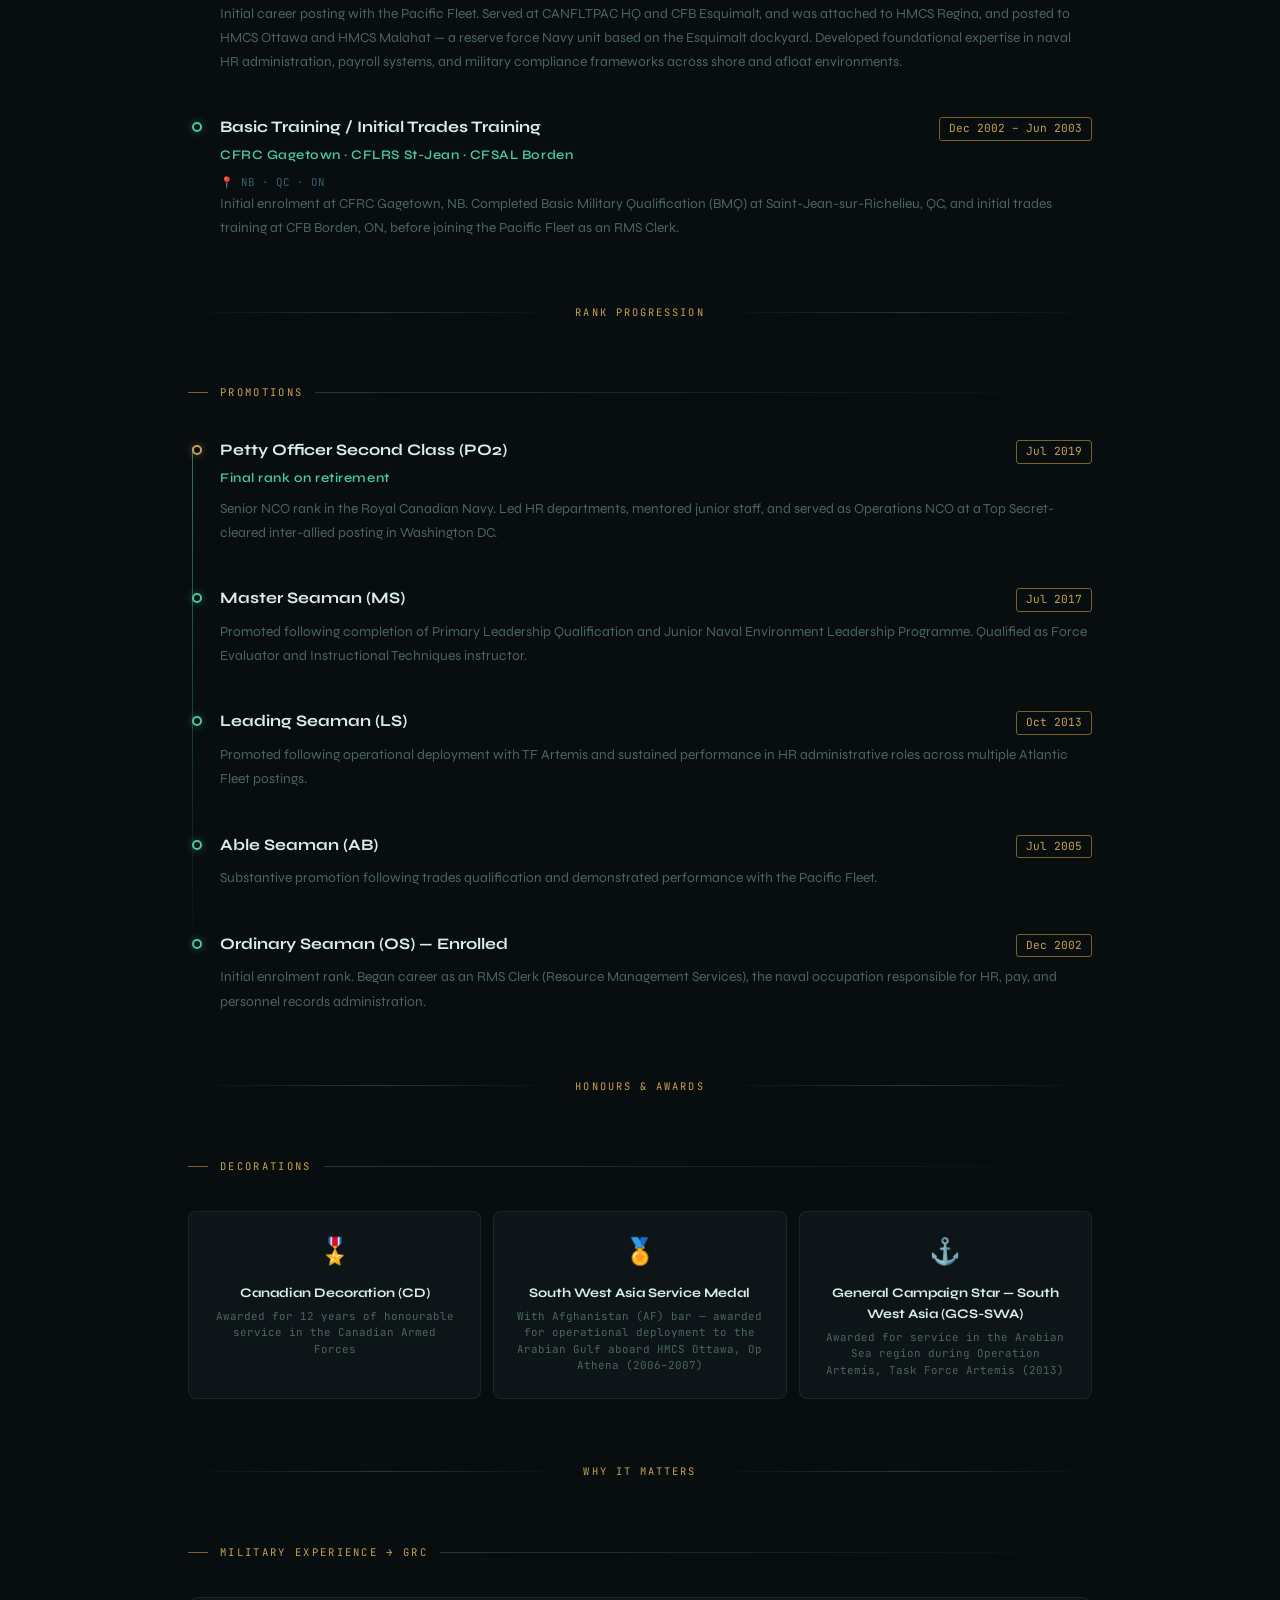
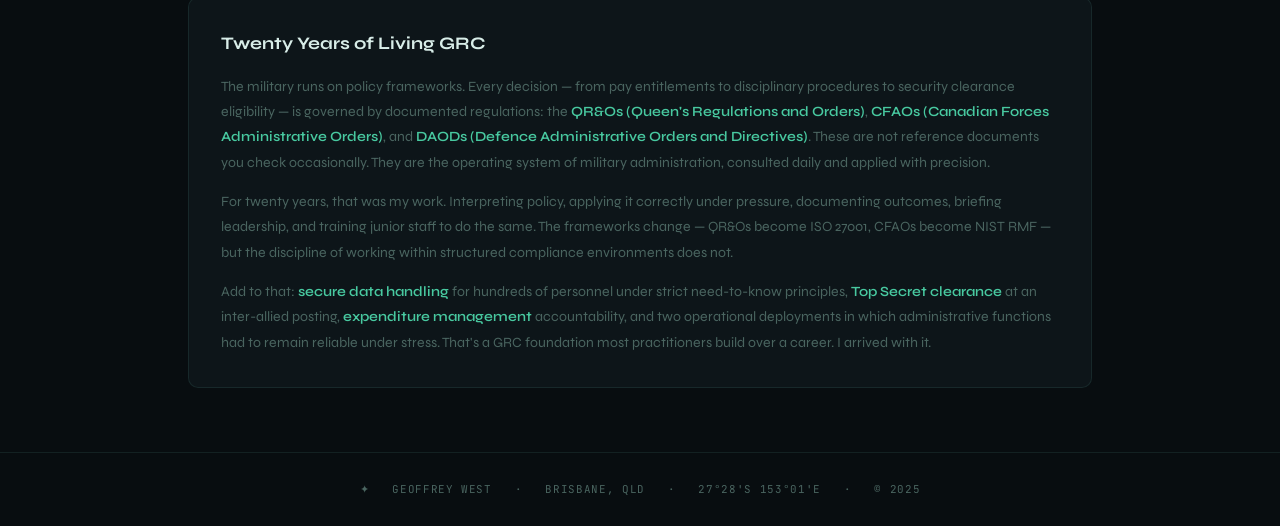
==== commit cc8ebe0c: "Add files via upload" ====
--- a/military.html
+++ b/military.html
@@ -523,7 +523,7 @@
   <div class="section-label reveal">Career Highlights</div>
   <div class="highlight-grid">
     <div class="highlight-card reveal">
-      <div class="highlight-card-title">Final Posting · Oct 2017 – May 2021</div>
+      <div class="highlight-card-title">Washington Posting · Oct 2017 – May 2021</div>
       <h3>Canadian Defence Liaison Staff Washington</h3>
       <p>Operations NCO embedded with the Canadian military's liaison office at the US Department of Defense, Washington DC. High-trust, inter-allied environment requiring Top Secret clearance. Responsible for HR operations, records management, and administrative compliance in a classified multinational setting.</p>
     </div>
@@ -534,8 +534,8 @@
     </div>
     <div class="highlight-card reveal">
       <div class="highlight-card-title">Operational Deployment · Feb – Jul 2013</div>
-      <h3>Task Force Artemis — Arabian Sea</h3>
-      <p>Deployed to Bahrain in support of Operation Artemis, the multinational counter-terrorism and counter-narcotics mission in the Arabian Sea. Provided HR and administrative support to the task force in an active operational environment. Awarded the Gulf and Kuwait Medal (GCS-SWA).</p>
+      <h3>HMCS Toronto — Operation Artemis</h3>
+      <p>Deployed aboard HMCS Toronto to the Persian Gulf and Red Sea in support of Operation Artemis, the multinational counter-terrorism and counter-narcotics mission. An entirely ship-based deployment, operating across two bodies of water under multinational command. Awarded the General Campaign Star — South West Asia (GCS-SWA).</p>
     </div>
   </div>
 </section>
@@ -550,7 +550,7 @@
     <div class="t-item reveal">
       <div class="t-dot amber"></div>
       <div class="t-header">
-        <div class="t-role">HR Clerk</div>
+        <div class="t-role">Chief Clerk</div>
         <div class="t-date">May 2021 – Jan 2023</div>
       </div>
       <div class="t-org">1st Battalion, Royal Newfoundland Regiment</div>
@@ -597,9 +597,9 @@
         <div class="t-role">HR Clerk — Deployed</div>
         <div class="t-date">Feb 2013 – Jul 2013</div>
       </div>
-      <div class="t-org">TF Artemis (FFH1) — Operation Artemis</div>
-      <div class="t-location">📍 Bahrain / Arabian Sea</div>
-      <div class="t-desc">International operational deployment. Provided HR and administrative support to Task Force Artemis, the multinational counter-terrorism and counter-narcotics naval mission in the Arabian Sea. Operated in a secure, multi-national command environment. Awarded the General Campaign Star — South West Asia (GCS-SWA).</div>
+      <div class="t-org">HMCS Toronto — Operation Artemis</div>
+      <div class="t-location">📍 Persian Gulf / Red Sea</div>
+      <div class="t-desc">International operational deployment aboard HMCS Toronto to the Persian Gulf and Red Sea in support of Operation Artemis, the multinational counter-terrorism and counter-narcotics mission. An entirely ship-based deployment across two operational theatres. Provided HR and administrative support to ship's company under multinational command. Awarded the General Campaign Star — South West Asia (GCS-SWA).</div>
     </div>
 
     <div class="t-item reveal">
